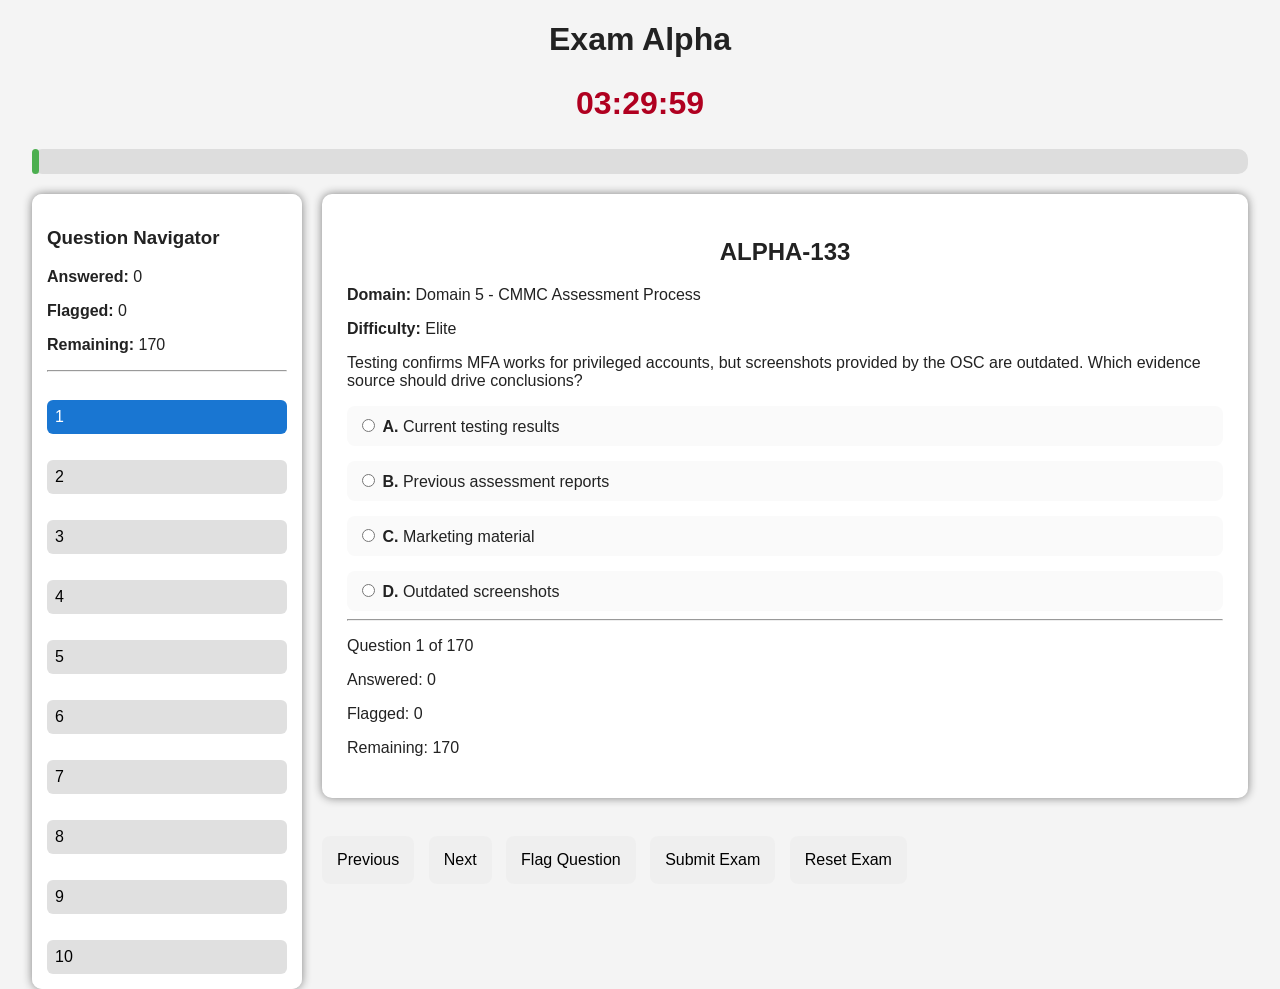
==== exam-alpha.html @ 61cf508b "Add files via upload" ====
<!DOCTYPE html>
<html>
<head>
  <title>Exam Alpha</title>
  <link rel="stylesheet" href="css/style.css">
</head>

<body>

<h1>Exam Alpha</h1>

<h2 id="timer">03:30:00</h2>

<div id="progressBarContainer">
  <div id="progressBar"></div>
</div>

<div class="exam-layout">

  <div id="questionNav">
  </div>

  <div class="exam-main">

    <div id="questionContainer">
      Loading...
    </div>

    <br>

    <button onclick="previousQuestion()">
      Previous
    </button>

    <button onclick="nextQuestion()">
      Next
    </button>

    <button onclick="flagQuestion()">
      Flag Question
    </button>

    <button onclick="submitExam()">
      Submit Exam
    </button>

    <button onclick="resetExam()">
      Reset Exam
    </button>

  </div>

</div>

<script>
window.examType="alpha";
</script>

<script src="js/timer.js"></script>
<script src="js/app.js"></script>
<script src="js/scoring.js"></script>

</body>
</html>
---- css/style.css ----
body {
    font-family: Arial, sans-serif;
    width: 95%;
    margin: auto;
    background-color: #f4f4f4;
    color: #222;
}

h1, h2 {
    text-align: center;
}

#timer {
    color: #B00020;
    text-align: center;
    font-size: 32px;
    font-weight: bold;
}

#progressBarContainer {
    width: 100%;
    height: 25px;
    background-color: #ddd;
    border-radius: 10px;
    margin-bottom: 20px;
}

#progressBar {
    width: 0%;
    height: 25px;
    background-color: #4CAF50;
    border-radius: 10px;
    transition: 0.3s;
}

.exam-layout {
    display: flex;
    gap: 20px;
}

.exam-main {
    flex: 1;
}

#questionNav {
    width: 240px;
    background: white;
    border-radius: 10px;
    padding: 15px;
    box-shadow: 0 0 10px gray;
    max-height: 85vh;
    overflow-y: auto;
}

.nav-question {
    width: 100%;
    text-align: left;
    padding: 8px;
    margin-bottom: 6px;
    border: none;
    border-radius: 6px;
    cursor: pointer;
    background-color: #E0E0E0;
}

.nav-current {
    background-color: #1976D2 !important;
    color: white;
}

.nav-answered {
    background-color: #C8E6C9 !important;
}

.nav-flagged {
    border: 3px solid #B00020 !important;
}

#questionContainer {
    background: white;
    padding: 25px;
    border-radius: 10px;
    box-shadow: 0 0 10px gray;
}

.choice {
    display: block;
    margin-top: 15px;
    padding: 10px;
    border-radius: 8px;
    background-color: #FAFAFA;
}

.choice:hover {
    background-color: #EEEEEE;
}

button {
    padding: 15px;
    margin-top: 20px;
    margin-right: 10px;
    font-size: 16px;
    border: none;
    border-radius: 8px;
    cursor: pointer;
}

button:hover {
    opacity: .9;
}

.review-controls {
    background: white;
    padding: 15px;
    margin-bottom: 20px;
    border-radius: 10px;
    box-shadow: 0 0 8px gray;
}

.review-controls input {
    padding: 14px;
    font-size: 16px;
    width: 300px;
    border-radius: 8px;
    border: 1px solid #aaa;
}

.review-card {
    background: white;
    padding: 20px;
    margin-bottom: 20px;
    border-radius: 10px;
    box-shadow: 0 0 8px gray;
}

.correct {
    border-left: 10px solid green;
}

.incorrect {
    border-left: 10px solid red;
}

.dashboard-card {
    background: white;
    padding: 25px;
    margin: 20px 0;
    border-radius: 10px;
    box-shadow: 0 0 8px gray;
}

.weak-domain {
    color: #B00020;
    font-weight: bold;
}

.strong-domain {
    color: #2E7D32;
    font-weight: bold;
}
.mid-domain {
    color: #C77700;
    font-weight: bold;
}
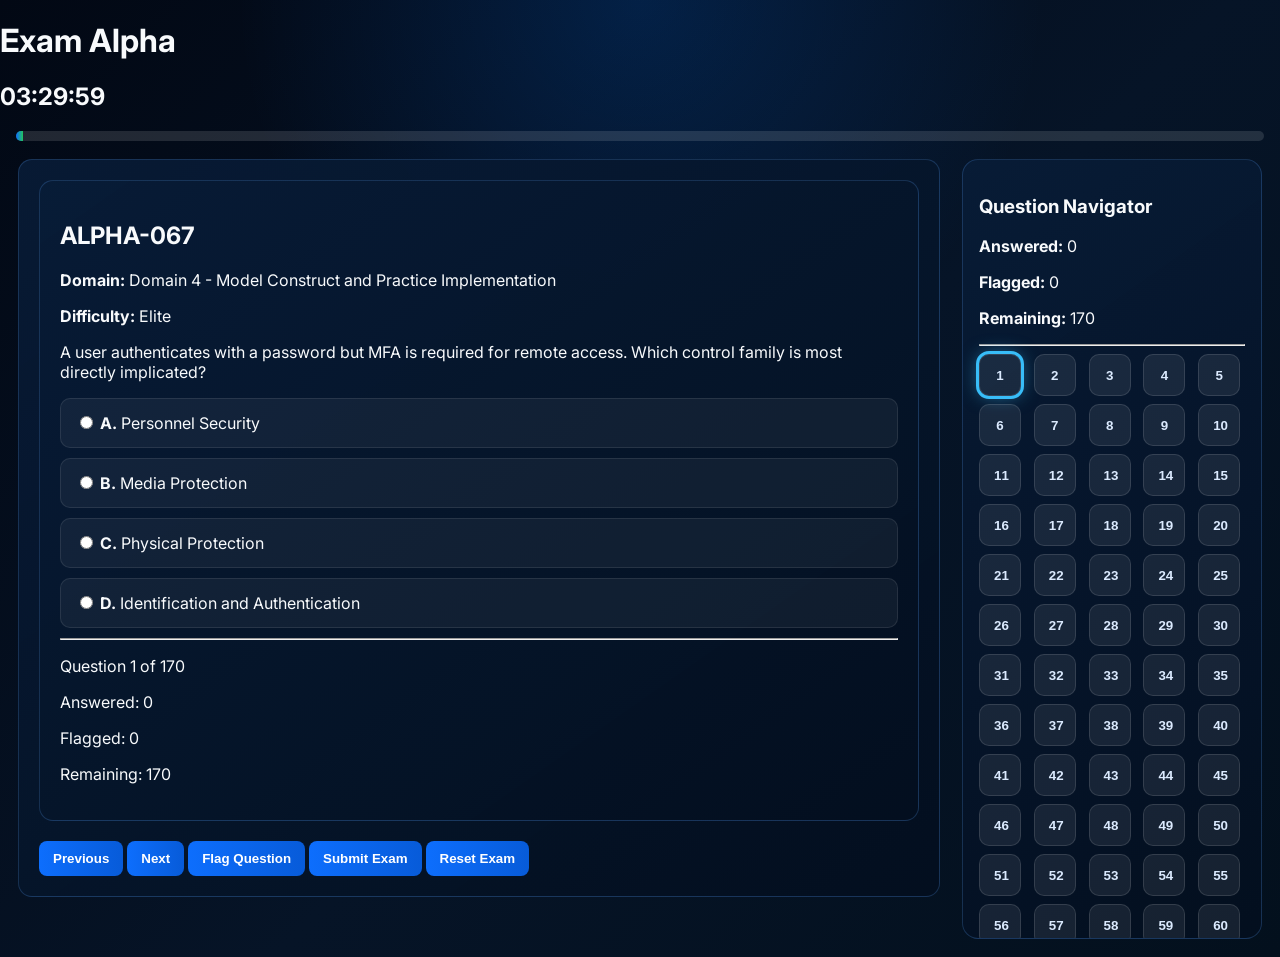
==== commit e65c69c9: "Add files via upload" ====
--- a/exam-alpha.html
+++ b/exam-alpha.html
@@ -17,9 +17,6 @@
 
 <div class="exam-layout">
 
-  <div id="questionNav">
-  </div>
-
   <div class="exam-main">
 
     <div id="questionContainer">
@@ -28,27 +25,15 @@
 
     <br>
 
-    <button onclick="previousQuestion()">
-      Previous
-    </button>
-
-    <button onclick="nextQuestion()">
-      Next
-    </button>
-
-    <button onclick="flagQuestion()">
-      Flag Question
-    </button>
-
-    <button onclick="submitExam()">
-      Submit Exam
-    </button>
-
-    <button onclick="resetExam()">
-      Reset Exam
-    </button>
+    <button onclick="previousQuestion()">Previous</button>
+    <button onclick="nextQuestion()">Next</button>
+    <button onclick="flagQuestion()">Flag Question</button>
+    <button onclick="submitExam()">Submit Exam</button>
+    <button onclick="resetExam()">Reset Exam</button>
 
   </div>
+
+  <div id="questionNav"></div>
 
 </div>
 
--- a/css/style.css
+++ b/css/style.css
@@ -1,164 +1,908 @@
+@import url('https://fonts.googleapis.com/css2?family=Inter:wght@400;600;700;800&display=swap');
+
+* {
+  box-sizing: border-box;
+}
+
 body {
-    font-family: Arial, sans-serif;
-    width: 95%;
-    margin: auto;
-    background-color: #f4f4f4;
-    color: #222;
-}
-
-h1, h2 {
-    text-align: center;
-}
-
-#timer {
-    color: #B00020;
-    text-align: center;
-    font-size: 32px;
-    font-weight: bold;
+  margin: 0;
+  font-family: Inter, Arial, sans-serif;
+  color: #f8fafc;
+}
+
+a {
+  text-decoration: none;
+  color: inherit;
+}
+
+.dash-body {
+  display: flex;
+  min-height: 100vh;
+  background:
+    radial-gradient(circle at top center, rgba(0, 116, 255, 0.22), transparent 32%),
+    radial-gradient(circle at top right, rgba(0, 221, 255, 0.11), transparent 24%),
+    linear-gradient(135deg, #020814 0%, #061427 45%, #03101d 100%);
+}
+
+/* Sidebar */
+
+.side {
+  width: 292px;
+  flex-shrink: 0;
+  height: 100vh;
+  position: sticky;
+  top: 0;
+  padding: 18px 16px;
+  display: flex;
+  flex-direction: column;
+  background: rgba(2, 9, 22, 0.86);
+  border-right: 1px solid rgba(90, 150, 255, 0.18);
+  box-shadow: inset -1px 0 0 rgba(255,255,255,.03);
+}
+
+.logo-row {
+  display: flex;
+  align-items: center;
+  gap: 14px;
+  margin-bottom: 24px;
+  padding-left: 4px;
+}
+
+.logo-badge {
+  width: 74px;
+  height: 74px;
+  display: grid;
+  place-items: center;
+  border-radius: 20px;
+  background:
+    linear-gradient(145deg, rgba(28, 87, 147, .34), rgba(5, 23, 48, .85));
+  border: 1px solid rgba(89, 164, 255, .55);
+  box-shadow: 0 0 22px rgba(0, 149, 255, .24);
+  font-size: 34px;
+}
+
+.logo-title {
+  font-size: 20px;
+  font-weight: 800;
+  line-height: .95;
+}
+
+.logo-title span {
+  font-size: 34px;
+}
+
+.logo-sub {
+  margin-top: 6px;
+  color: #38bdf8;
+  font-size: 14px;
+  font-weight: 800;
+  letter-spacing: 1px;
+}
+
+.side-nav {
+  display: flex;
+  flex-direction: column;
+  gap: 10px;
+}
+
+.side-nav a {
+  min-height: 54px;
+  display: grid;
+  grid-template-columns: 36px 1fr;
+  align-items: center;
+  padding: 11px 14px;
+  border-radius: 10px;
+  color: #dbeafe;
+  transition: .2s;
+}
+
+.side-nav a span {
+  font-size: 22px;
+}
+
+.side-nav a b {
+  font-size: 15px;
+}
+
+.side-nav a small {
+  grid-column: 2;
+  display: block;
+  color: #9fb4d2;
+  margin-top: -2px;
+  font-size: 12px;
+}
+
+.side-nav a:hover,
+.side-nav a.active {
+  background: linear-gradient(90deg, #0d6efd 0%, #304ffe 100%);
+  box-shadow: 0 12px 34px rgba(25, 103, 255, .38);
+}
+
+.side-nav a.active small {
+  color: #dbeafe;
+}
+
+.side-bottom {
+  margin-top: auto;
+  display: flex;
+  gap: 14px;
+  align-items: center;
+  padding: 16px;
+  border-radius: 14px;
+  background: rgba(10, 29, 58, .76);
+  border: 1px solid rgba(80, 150, 255, .25);
+}
+
+.mini-shield {
+  width: 46px;
+  height: 46px;
+  border-radius: 13px;
+  display: grid;
+  place-items: center;
+  background: rgba(20, 64, 120, .55);
+}
+
+.side-bottom small {
+  display: block;
+  color: #a8bad3;
+  margin-top: 5px;
+  font-size: 12px;
+}
+
+/* Main */
+
+.dash-main {
+  flex: 1;
+  min-width: 0;
+  padding: 0 26px 28px;
+}
+
+.dash-top {
+  height: 74px;
+  margin: 0 -26px 20px;
+  padding: 0 28px;
+  display: flex;
+  align-items: center;
+  justify-content: space-between;
+  background: rgba(2, 12, 28, .48);
+  border-bottom: 1px solid rgba(90, 150, 255, .15);
+}
+
+.top-left,
+.top-right {
+  display: flex;
+  align-items: center;
+  gap: 16px;
+}
+
+.hamburger {
+  width: 42px;
+  height: 42px;
+  border-radius: 11px;
+  border: 1px solid rgba(120, 170, 255, .28);
+  background: rgba(14, 35, 67, .72);
+  color: #b8d8ff;
+  font-size: 22px;
+}
+
+.search {
+  width: 360px;
+  height: 42px;
+  display: flex;
+  align-items: center;
+  padding: 0 14px;
+  border-radius: 10px;
+  border: 1px solid rgba(120, 170, 255, .32);
+  background: rgba(4, 13, 28, .78);
+}
+
+.search input {
+  flex: 1;
+  border: 0;
+  outline: 0;
+  background: transparent;
+  color: #e5eefc;
+  font-size: 14px;
+}
+
+.search button {
+  border: 0;
+  background: transparent;
+  color: #b8d8ff;
+  font-size: 22px;
+  cursor: pointer;
+  padding: 0;
+}
+
+.search button:hover {
+  color: #38bdf8;
+}
+
+.toggle {
+  width: 84px;
+  height: 36px;
+  padding: 4px 6px;
+  border-radius: 999px;
+  border: 1px solid rgba(120, 170, 255, .25);
+  background: rgba(9, 25, 50, .85);
+  display: flex;
+  align-items: center;
+  gap: 6px;
+}
+
+.toggle span {
+  width: 28px;
+  height: 28px;
+  border-radius: 50%;
+  background: #0d6efd;
+  box-shadow: 0 0 18px rgba(13, 110, 253, .8);
+}
+
+.bell {
+  opacity: .9;
+}
+
+.avatar {
+  width: 44px;
+  height: 44px;
+  border-radius: 50%;
+  display: grid;
+  place-items: center;
+  background: linear-gradient(145deg, #0d6efd, #0b3f9f);
+  font-weight: 800;
+}
+
+.welcome-mini b {
+  display: block;
+  font-size: 14px;
+}
+
+.welcome-mini small {
+  color: #a9bdd7;
+}
+
+/* Hero */
+
+.hero-row {
+  display: flex;
+  align-items: center;
+  justify-content: space-between;
+  margin-bottom: 22px;
+}
+
+.hero-row h1 {
+  font-size: 34px;
+  margin: 0 0 10px;
+  letter-spacing: -.6px;
+}
+
+.hero-row p {
+  margin: 0;
+  color: #b6c5da;
+}
+
+.goal-box {
+  width: 420px;
+  min-height: 94px;
+  display: grid;
+  grid-template-columns: 70px 1fr 24px;
+  align-items: center;
+  gap: 14px;
+  padding: 18px;
+  border-radius: 14px;
+  background: linear-gradient(145deg, rgba(0, 110, 170, .23), rgba(8, 27, 56, .84));
+  border: 1px solid rgba(0, 212, 255, .24);
+  box-shadow: inset 0 0 30px rgba(0, 170, 255, .05);
+}
+
+.goal-icon {
+  font-size: 34px;
+}
+
+.goal-box small {
+  color: #b7c9e6;
+  font-weight: 700;
+}
+
+.goal-box b {
+  display: block;
+  margin: 5px 0;
+  font-size: 17px;
+}
+
+.goal-box span {
+  color: #22c55e;
+  font-weight: 800;
+}
+
+.chev {
+  color: #7fb6ff;
+  font-size: 34px;
+}
+
+/* Metrics */
+
+.metric-row {
+  display: grid;
+  grid-template-columns: repeat(5, 1fr);
+  gap: 18px;
+  margin-bottom: 18px;
+}
+
+.metric {
+  position: relative;
+  min-height: 144px;
+  padding: 20px 22px;
+  border-radius: 14px;
+  overflow: hidden;
+  border: 1px solid rgba(255, 255, 255, .08);
+  box-shadow: 0 18px 50px rgba(0,0,0,.24);
+}
+
+.metric:after {
+  content: "";
+  position: absolute;
+  right: -30px;
+  top: -35px;
+  width: 120px;
+  height: 120px;
+  border-radius: 50%;
+  background: rgba(255,255,255,.06);
+}
+
+.metric p {
+  margin: 0 0 14px;
+  font-weight: 800;
+  color: #e7eefb;
+}
+
+.metric h2 {
+  margin: 0;
+  font-size: 36px;
+  letter-spacing: -1px;
+}
+
+.metric small {
+  color: #d9e6f7;
+}
+
+.metric-icon {
+  position: absolute;
+  top: 28px;
+  right: 26px;
+  font-size: 28px;
+  z-index: 2;
+  opacity: .9;
+}
+
+.blue-card { background: linear-gradient(145deg, #092b75, #071f4d); }
+.green-card { background: linear-gradient(145deg, #057040, #063b2a); }
+.purple-card { background: linear-gradient(145deg, #551b90, #261144); }
+.orange-card { background: linear-gradient(145deg, #9b4a05, #4d2308); }
+.cyan-card { background: linear-gradient(145deg, #06456e, #062236); }
+
+.progress-line {
+  height: 8px;
+  width: 160px;
+  background: rgba(255,255,255,.15);
+  border-radius: 999px;
+  margin: 12px 0;
+  overflow: hidden;
+}
+
+.progress-line span {
+  display: block;
+  height: 100%;
+  background: #38bdf8;
+}
+
+/* Panels */
+
+.middle-grid {
+  display: grid;
+  grid-template-columns: 1.55fr 1.1fr;
+  gap: 18px;
+  margin-bottom: 18px;
+}
+
+.bottom-grid {
+  display: grid;
+  grid-template-columns: 1fr 1.15fr 1.15fr;
+  gap: 18px;
+}
+
+.panel {
+  border-radius: 15px;
+  background: linear-gradient(145deg, rgba(8, 28, 55, .86), rgba(3, 15, 31, .92));
+  border: 1px solid rgba(93, 164, 255, .18);
+  box-shadow: 0 18px 50px rgba(0,0,0,.24);
+  padding: 18px;
+}
+
+.panel-head {
+  display: flex;
+  align-items: center;
+  justify-content: space-between;
+  margin-bottom: 18px;
+  padding-bottom: 12px;
+  border-bottom: 1px solid rgba(150, 190, 255, .12);
+}
+
+.panel-head h3 {
+  margin: 0;
+  font-size: 18px;
+}
+
+.panel-head a {
+  color: #38bdf8;
+  font-size: 14px;
+  font-weight: 700;
+}
+
+.exam-cards {
+  display: grid;
+  grid-template-columns: repeat(4, 1fr);
+  gap: 14px;
+}
+
+.exam-tile {
+  min-height: 270px;
+  text-align: center;
+  padding: 18px 12px;
+  border-radius: 12px;
+  border: 1px solid rgba(255,255,255,.1);
+  transition: .2s;
+}
+
+.exam-tile:hover {
+  transform: translateY(-5px);
+}
+
+.tile-shield {
+  width: 94px;
+  height: 94px;
+  margin: 0 auto 14px;
+  display: grid;
+  place-items: center;
+  border-radius: 24px;
+  border: 4px solid currentColor;
+  font-size: 23px;
+  font-weight: 900;
+}
+
+.exam-tile h4 {
+  margin: 6px 0 8px;
+  font-size: 17px;
+}
+
+.exam-tile p,
+.exam-tile small {
+  display: block;
+  color: #dbeafe;
+  margin: 5px 0;
+}
+
+.exam-tile button,
+.goal-panel button {
+  width: 100%;
+  margin-top: 15px;
+  padding: 12px;
+  border: 0;
+  border-radius: 8px;
+  background: linear-gradient(90deg, #1282ff, #075bd9);
+  color: white;
+  font-weight: 800;
+  cursor: pointer;
+}
+
+.alpha-tile {
+  color: #22c55e;
+  background: linear-gradient(145deg, rgba(0, 160, 95, .25), rgba(4, 39, 42, .68));
+}
+
+.bravo-tile {
+  color: #f97316;
+  background: linear-gradient(145deg, rgba(178, 74, 10, .28), rgba(43, 23, 27, .72));
+}
+
+.sim-tile {
+  color: #a855f7;
+  background: linear-gradient(145deg, rgba(99, 36, 184, .32), rgba(26, 16, 58, .75));
+}
+
+.bank-tile {
+  color: #38bdf8;
+  background: linear-gradient(145deg, rgba(0, 132, 210, .24), rgba(7, 36, 60, .76));
+}
+
+/* Radar */
+
+.radar-wrap {
+  display: grid;
+  grid-template-columns: 1.25fr .9fr;
+  align-items: center;
+  gap: 18px;
+}
+
+.radar {
+  position: relative;
+  width: 250px;
+  height: 250px;
+  margin: auto;
+  background:
+    radial-gradient(circle, rgba(14,165,233,.18) 0 28%, transparent 29%),
+    repeating-radial-gradient(circle, transparent 0 32px, rgba(99,179,255,.25) 33px 34px);
+  clip-path: polygon(50% 0, 94% 25%, 94% 75%, 50% 100%, 6% 75%, 6% 25%);
+}
+
+.radar span {
+  position: absolute;
+  color: #e8f4ff;
+  font-size: 13px;
+}
+
+.radar span:nth-child(1) { top: 4px; left: 48%; }
+.radar span:nth-child(2) { top: 65px; right: 0; }
+.radar span:nth-child(3) { bottom: 65px; right: 0; }
+.radar span:nth-child(4) { bottom: 4px; left: 48%; }
+.radar span:nth-child(5) { bottom: 65px; left: 0; }
+.radar span:nth-child(6) { top: 65px; left: 0; }
+
+.radar-poly {
+  position: absolute;
+  inset: 46px;
+  background: rgba(14,165,233,.38);
+  border: 4px solid #00b7ff;
+  clip-path: polygon(50% 6%, 83% 25%, 82% 74%, 50% 93%, 18% 74%, 18% 25%);
+}
+
+.score-list {
+  padding: 14px;
+  border-radius: 12px;
+  border: 1px solid rgba(120,170,255,.16);
+}
+
+.score-list p {
+  display: flex;
+  justify-content: space-between;
+  margin: 13px 0;
+}
+
+.score-list b {
+  color: #38bdf8;
+}
+
+.score-list strong {
+  color: #bde6ff;
+}
+
+/* Bottom */
+
+.activity-list div {
+  display: grid;
+  grid-template-columns: 30px 1fr auto;
+  align-items: center;
+  gap: 10px;
+  padding: 10px 0;
+  border-bottom: 1px solid rgba(255,255,255,.08);
+}
+
+.activity-list p {
+  margin: 0;
+}
+
+.activity-list small {
+  display: block;
+  color: #a8bad3;
+  margin-top: 3px;
+}
+
+.activity-list em {
+  color: #22c55e;
+  font-style: normal;
+  font-size: 12px;
+}
+
+.dot {
+  width: 22px;
+  height: 22px;
+  border-radius: 50%;
+  display: block;
+}
+
+.dot.green { background: #22c55e; }
+.dot.orange { background: #f97316; }
+.dot.purple { background: #a855f7; }
+.dot.blue { background: #38bdf8; }
+
+.mastery-list div {
+  margin-bottom: 12px;
+}
+
+.mastery-list p {
+  display: flex;
+  justify-content: space-between;
+  margin: 0 0 7px;
+  font-size: 13px;
+}
+
+.mastery-list p b {
+  color: #38bdf8;
+}
+
+.mastery-list span {
+  height: 8px;
+  background: rgba(255,255,255,.12);
+  border-radius: 999px;
+  display: block;
+  overflow: hidden;
+}
+
+.mastery-list i {
+  height: 100%;
+  display: block;
+  border-radius: 999px;
+  background: linear-gradient(90deg, #0d6efd, #22c55e);
+}
+
+.goal-panel {
+  display: grid;
+  grid-template-columns: 170px 1fr;
+  gap: 18px;
+  align-items: center;
+}
+
+.goal-panel h3 {
+  grid-column: 1 / -1;
+  margin: 0;
+  padding-bottom: 12px;
+  border-bottom: 1px solid rgba(150,190,255,.12);
+}
+
+.goal-ring {
+  width: 150px;
+  height: 150px;
+  border-radius: 50%;
+  display: grid;
+  place-items: center;
+  font-size: 34px;
+  font-weight: 900;
+  background:
+    radial-gradient(circle at center, #06111f 56%, transparent 57%),
+    conic-gradient(#0d6efd 0 68%, rgba(255,255,255,.12) 68% 100%);
+}
+
+.goal-ring small {
+  display: block;
+  font-size: 10px;
+  font-weight: 500;
+}
+
+.goal-text b {
+  font-size: 17px;
+}
+
+.goal-text p {
+  color: #dbeafe;
+}
+
+.goal-text small {
+  color: #cbd5e1;
+}
+
+.goal-panel a {
+  grid-column: 1 / -1;
+}
+
+/* Quote */
+
+.quote-bar {
+  margin-top: 18px;
+  padding: 18px 24px;
+  display: flex;
+  align-items: center;
+  gap: 18px;
+  border-radius: 14px;
+  background: linear-gradient(145deg, rgba(8, 28, 55, .86), rgba(3, 15, 31, .92));
+  border: 1px solid rgba(93, 164, 255, .18);
+  color: #c7d7ee;
+}
+
+.quote-bar b {
+  color: #0d6efd;
+  font-size: 34px;
+}
+
+.quote-bar em {
+  margin-left: auto;
+  font-style: normal;
+  color: #a9bdd7;
+}
+
+/* Existing app compatibility */
+
+.dashboard-card,
+.review-card,
+.exam-main,
+#questionContainer {
+  background: linear-gradient(145deg, rgba(8, 28, 55, .92), rgba(3, 15, 31, .96));
+  border: 1px solid rgba(93, 164, 255, .22);
+  border-radius: 14px;
+  padding: 20px;
+  margin: 16px;
+  color: #f8fafc;
+}
+
+button {
+  background: linear-gradient(90deg, #0d6efd, #075bd9);
+  color: white;
+  border: none;
+  border-radius: 8px;
+  padding: 10px 14px;
+  font-weight: 800;
+  cursor: pointer;
+}
+
+.choice {
+  display: block;
+  padding: 14px;
+  margin: 10px 0;
+  border-radius: 10px;
+  background: rgba(255,255,255,.05);
+  border: 1px solid rgba(255,255,255,.09);
 }
 
 #progressBarContainer {
+  height: 10px;
+  background: rgba(255,255,255,.12);
+  border-radius: 99px;
+  overflow: hidden;
+  margin: 16px;
+}
+
+#progressBar {
+  height: 100%;
+  width: 0%;
+  background: linear-gradient(90deg, #0d6efd, #22c55e);
+}
+
+.weak-domain { color: #ef4444; font-weight: bold; }
+.mid-domain { color: #f59e0b; font-weight: bold; }
+.strong-domain { color: #22c55e; font-weight: bold; }
+
+@media (max-width: 1200px) {
+  .metric-row {
+    grid-template-columns: repeat(2, 1fr);
+  }
+
+  .middle-grid,
+  .bottom-grid {
+    grid-template-columns: 1fr;
+  }
+
+  .exam-cards {
+    grid-template-columns: repeat(2, 1fr);
+  }
+
+  .radar-wrap {
+    grid-template-columns: 1fr;
+  }
+}
+body:not(.dash-body) {
+  background:
+    radial-gradient(circle at top center, rgba(0,116,255,.18), transparent 35%),
+    linear-gradient(135deg,#020814,#061427 55%,#03101d);
+  color: #f8fafc;
+}
+
+.exam-layout {
+  display: grid;
+  grid-template-columns: minmax(0,1fr) 300px;
+  gap: 22px;
+  align-items: start;
+  margin: 18px;
+}
+
+.exam-main {
+  grid-column: 1;
+  grid-row: 1;
+  margin: 0;
+}
+
+#questionContainer {
+  margin: 0;
+  max-width: 1000px;
+}
+
+#questionNav {
+  grid-column: 2;
+  grid-row: 1;
+  position: sticky;
+  top: 90px;
+  max-height: calc(100vh - 120px);
+  overflow-y: auto;
+  background: linear-gradient(145deg,rgba(8,28,55,.94),rgba(3,15,31,.98));
+  border: 1px solid rgba(93,164,255,.22);
+  border-radius: 16px;
+  padding: 16px;
+  color: #f8fafc;
+}
+
+.nav-grid {
+  display: grid;
+  grid-template-columns: repeat(5,1fr);
+  gap: 8px;
+}
+
+.nav-question {
+  width: 42px;
+  height: 42px;
+  border-radius: 10px;
+  border: 1px solid rgba(255,255,255,.12);
+  background: rgba(255,255,255,.08);
+  color: #dbeafe;
+}
+
+.nav-answered {
+  background: linear-gradient(145deg,#16a34a,#0f6b36);
+  color: white;
+}
+
+.nav-current {
+  outline: 3px solid #38bdf8;
+  box-shadow: 0 0 18px rgba(56,189,248,.55);
+}
+
+.nav-flagged {
+  background: linear-gradient(145deg,#f97316,#9a3412);
+}
+
+.nav-answered.nav-flagged {
+  background: linear-gradient(145deg,#22c55e,#f97316);
+}
+
+@media (max-width: 800px) {
+  .dash-body {
+    flex-direction: column;
+  }
+
+  .side {
     width: 100%;
-    height: 25px;
-    background-color: #ddd;
-    border-radius: 10px;
-    margin-bottom: 20px;
-}
-
-#progressBar {
-    width: 0%;
-    height: 25px;
-    background-color: #4CAF50;
-    border-radius: 10px;
-    transition: 0.3s;
-}
-
-.exam-layout {
-    display: flex;
-    gap: 20px;
-}
-
-.exam-main {
-    flex: 1;
-}
-
-#questionNav {
-    width: 240px;
-    background: white;
-    border-radius: 10px;
-    padding: 15px;
-    box-shadow: 0 0 10px gray;
-    max-height: 85vh;
-    overflow-y: auto;
-}
-
-.nav-question {
+    height: auto;
+    position: relative;
+  }
+
+  .dash-top,
+  .hero-row,
+  .top-left,
+  .top-right {
+    flex-direction: column;
+    height: auto;
+    align-items: flex-start;
+    gap: 12px;
+  }
+
+  .search,
+  .goal-box {
     width: 100%;
-    text-align: left;
-    padding: 8px;
-    margin-bottom: 6px;
-    border: none;
-    border-radius: 6px;
-    cursor: pointer;
-    background-color: #E0E0E0;
-}
-
-.nav-current {
-    background-color: #1976D2 !important;
-    color: white;
-}
-
-.nav-answered {
-    background-color: #C8E6C9 !important;
-}
-
-.nav-flagged {
-    border: 3px solid #B00020 !important;
-}
-
-#questionContainer {
-    background: white;
-    padding: 25px;
-    border-radius: 10px;
-    box-shadow: 0 0 10px gray;
-}
-
-.choice {
-    display: block;
-    margin-top: 15px;
-    padding: 10px;
-    border-radius: 8px;
-    background-color: #FAFAFA;
-}
-
-.choice:hover {
-    background-color: #EEEEEE;
-}
-
-button {
-    padding: 15px;
-    margin-top: 20px;
-    margin-right: 10px;
-    font-size: 16px;
-    border: none;
-    border-radius: 8px;
-    cursor: pointer;
-}
-
-button:hover {
-    opacity: .9;
-}
-
-.review-controls {
-    background: white;
-    padding: 15px;
-    margin-bottom: 20px;
-    border-radius: 10px;
-    box-shadow: 0 0 8px gray;
-}
-
-.review-controls input {
-    padding: 14px;
-    font-size: 16px;
-    width: 300px;
-    border-radius: 8px;
-    border: 1px solid #aaa;
-}
-
-.review-card {
-    background: white;
-    padding: 20px;
-    margin-bottom: 20px;
-    border-radius: 10px;
-    box-shadow: 0 0 8px gray;
-}
-
-.correct {
-    border-left: 10px solid green;
-}
-
-.incorrect {
-    border-left: 10px solid red;
-}
-
-.dashboard-card {
-    background: white;
-    padding: 25px;
-    margin: 20px 0;
-    border-radius: 10px;
-    box-shadow: 0 0 8px gray;
-}
-
-.weak-domain {
-    color: #B00020;
-    font-weight: bold;
-}
-
-.strong-domain {
-    color: #2E7D32;
-    font-weight: bold;
-}
-.mid-domain {
-    color: #C77700;
-    font-weight: bold;
+  }
+
+  .metric-row,
+  .exam-cards,
+  .goal-panel {
+    grid-template-columns: 1fr;
+  }
+    .exam-layout {
+    grid-template-columns: 1fr;
+  }
+  #questionNav {
+    position: relative;
+    top: 0;
+    max-height: none;
+  }
+  
+
+  .nav-grid {
+    grid-template-columns: repeat(8, 1fr);
+  }
 }
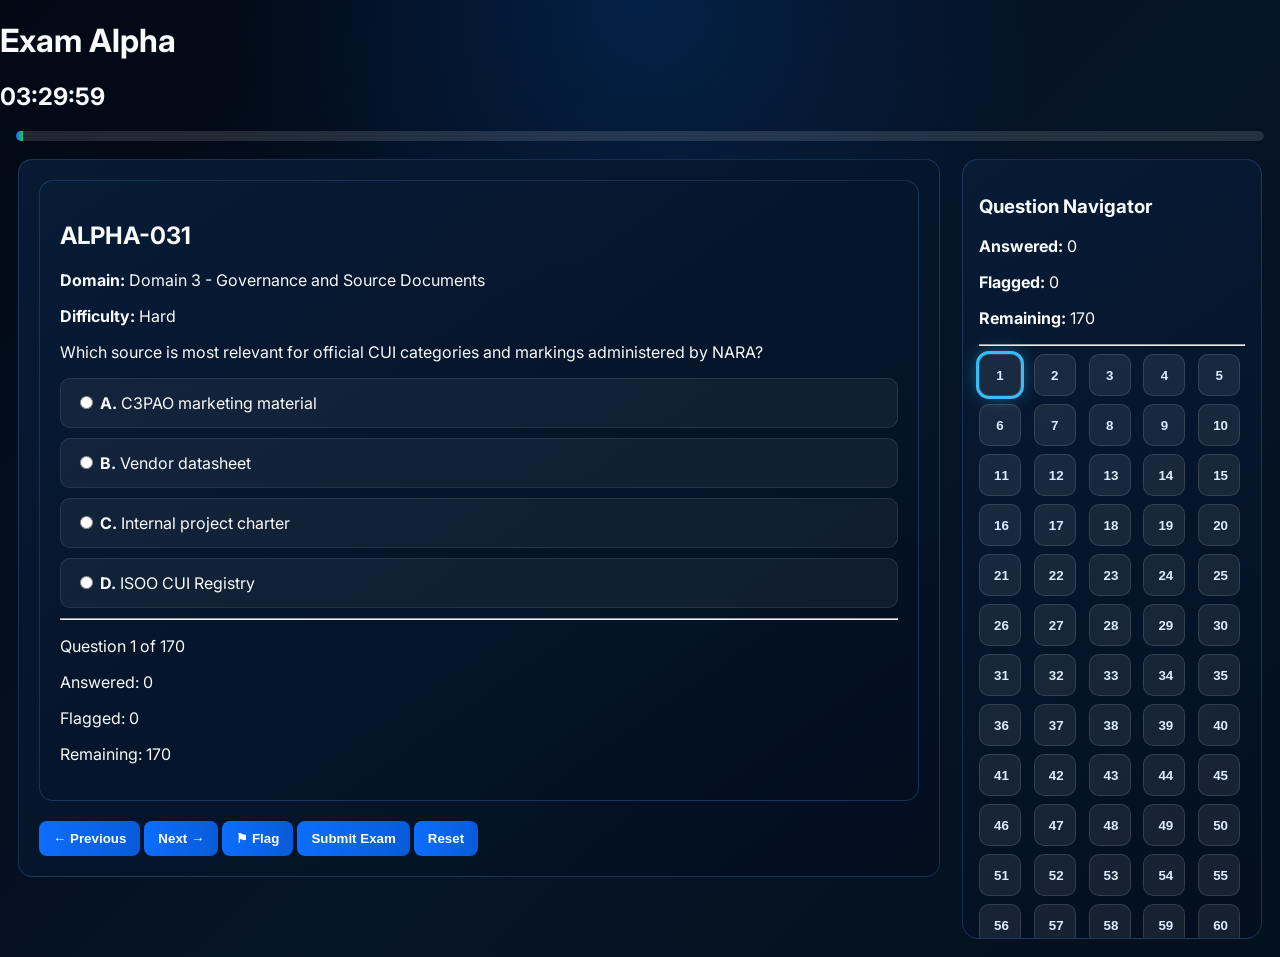
==== commit 9b080b90: "Add files via upload" ====
--- a/exam-alpha.html
+++ b/exam-alpha.html
@@ -25,12 +25,13 @@
 
     <br>
 
-    <button onclick="previousQuestion()">Previous</button>
-    <button onclick="nextQuestion()">Next</button>
-    <button onclick="flagQuestion()">Flag Question</button>
-    <button onclick="submitExam()">Submit Exam</button>
-    <button onclick="resetExam()">Reset Exam</button>
-
+    <div class="exam-action-bar">
+  <button onclick="previousQuestion()">← Previous</button>
+  <button onclick="nextQuestion()">Next →</button>
+  <button onclick="flagQuestion()">⚑ Flag</button>
+  <button onclick="submitExam()" class="submit-btn">Submit Exam</button>
+  <button onclick="resetExam()" class="reset-btn">Reset</button>
+</div>
   </div>
 
   <div id="questionNav"></div>
